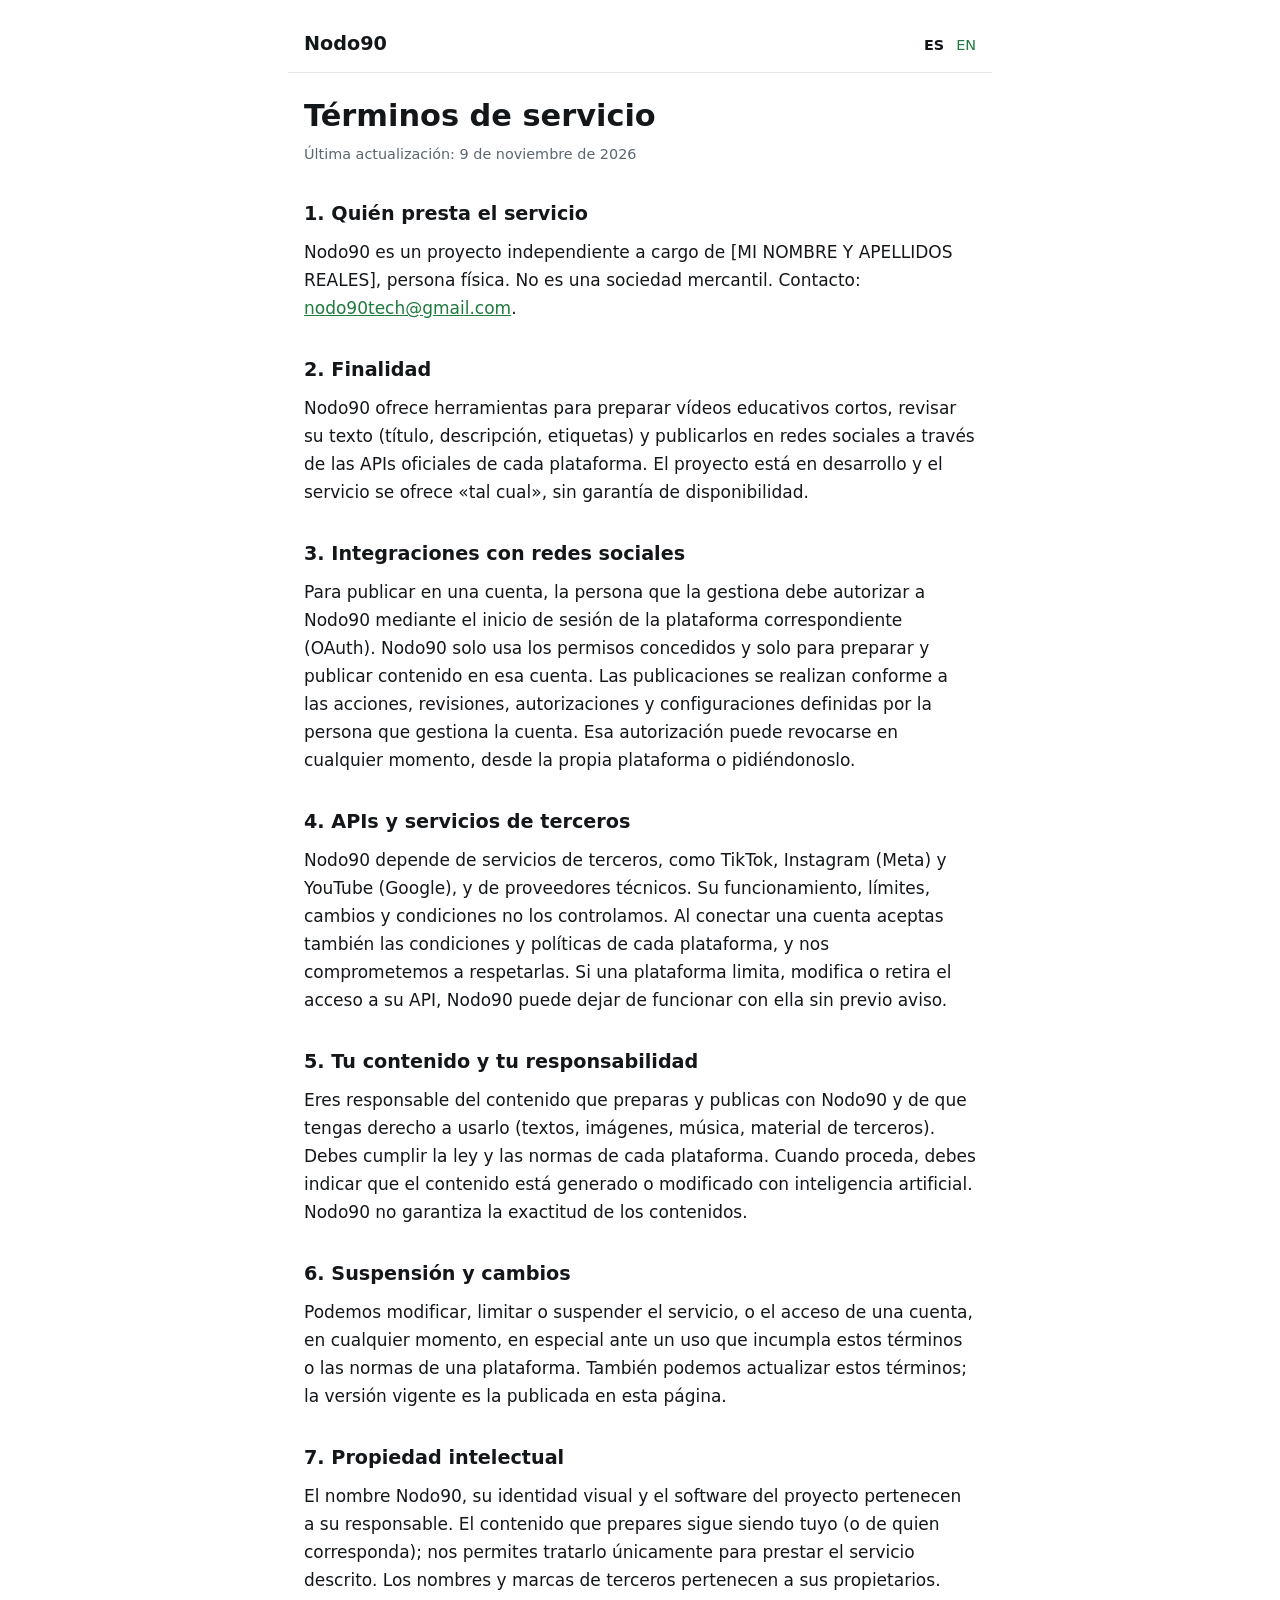
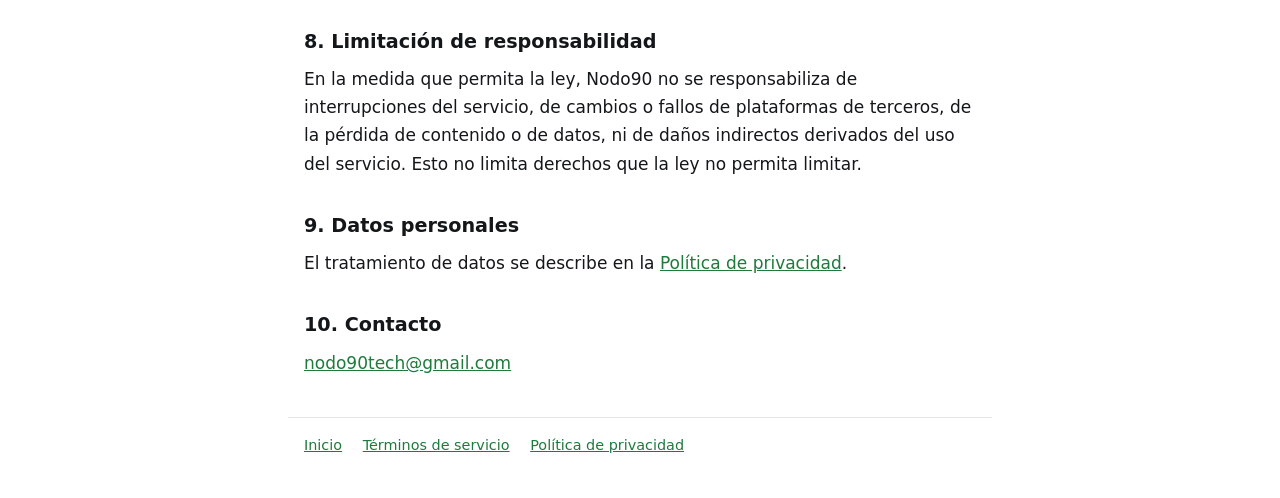
==== terms/index.html @ 5b2cd7a5 "Nodo90 site: home, terms and privacy (ES/EN) Static HTML/CSS, no scripts, no cookies, no analytics. " ====
<!doctype html>
<html lang="es">
<head>
<meta charset="utf-8">
<meta name="viewport" content="width=device-width, initial-scale=1">
<title>Términos de servicio · Nodo90</title>
<meta name="description" content="Términos de servicio de Nodo90.">
<link rel="stylesheet" href="../style.css">
</head>
<body>
<header><a class="brand" href="../">Nodo90</a><span class="lang"><strong>ES</strong><a href="../en/terms/" hreflang="en" lang="en">EN</a></span></header>
<main>
  <h1>Términos de servicio</h1>
  <p class="small">Última actualización: 9 de noviembre de 2026</p>

  <h2>1. Quién presta el servicio</h2>
  <p>Nodo90 es un proyecto independiente a cargo de [MI NOMBRE Y APELLIDOS REALES], persona física. No es una sociedad mercantil. Contacto: <a href="mailto:nodo90tech@gmail.com">nodo90tech@gmail.com</a>.</p>

  <h2>2. Finalidad</h2>
  <p>Nodo90 ofrece herramientas para preparar vídeos educativos cortos, revisar su texto (título, descripción, etiquetas) y publicarlos en redes sociales a través de las APIs oficiales de cada plataforma. El proyecto está en desarrollo y el servicio se ofrece «tal cual», sin garantía de disponibilidad.</p>

  <h2>3. Integraciones con redes sociales</h2>
  <p>Para publicar en una cuenta, la persona que la gestiona debe autorizar a Nodo90 mediante el inicio de sesión de la plataforma correspondiente (OAuth). Nodo90 solo usa los permisos concedidos y solo para preparar y publicar contenido en esa cuenta. Las publicaciones se realizan conforme a las acciones, revisiones, autorizaciones y configuraciones definidas por la persona que gestiona la cuenta. Esa autorización puede revocarse en cualquier momento, desde la propia plataforma o pidiéndonoslo.</p>

  <h2>4. APIs y servicios de terceros</h2>
  <p>Nodo90 depende de servicios de terceros, como TikTok, Instagram (Meta) y YouTube (Google), y de proveedores técnicos. Su funcionamiento, límites, cambios y condiciones no los controlamos. Al conectar una cuenta aceptas también las condiciones y políticas de cada plataforma, y nos comprometemos a respetarlas. Si una plataforma limita, modifica o retira el acceso a su API, Nodo90 puede dejar de funcionar con ella sin previo aviso.</p>

  <h2>5. Tu contenido y tu responsabilidad</h2>
  <p>Eres responsable del contenido que preparas y publicas con Nodo90 y de que tengas derecho a usarlo (textos, imágenes, música, material de terceros). Debes cumplir la ley y las normas de cada plataforma. Cuando proceda, debes indicar que el contenido está generado o modificado con inteligencia artificial. Nodo90 no garantiza la exactitud de los contenidos.</p>

  <h2>6. Suspensión y cambios</h2>
  <p>Podemos modificar, limitar o suspender el servicio, o el acceso de una cuenta, en cualquier momento, en especial ante un uso que incumpla estos términos o las normas de una plataforma. También podemos actualizar estos términos; la versión vigente es la publicada en esta página.</p>

  <h2>7. Propiedad intelectual</h2>
  <p>El nombre Nodo90, su identidad visual y el software del proyecto pertenecen a su responsable. El contenido que prepares sigue siendo tuyo (o de quien corresponda); nos permites tratarlo únicamente para prestar el servicio descrito. Los nombres y marcas de terceros pertenecen a sus propietarios.</p>

  <h2>8. Limitación de responsabilidad</h2>
  <p>En la medida que permita la ley, Nodo90 no se responsabiliza de interrupciones del servicio, de cambios o fallos de plataformas de terceros, de la pérdida de contenido o de datos, ni de daños indirectos derivados del uso del servicio. Esto no limita derechos que la ley no permita limitar.</p>

  <h2>9. Datos personales</h2>
  <p>El tratamiento de datos se describe en la <a href="../privacy/">Política de privacidad</a>.</p>

  <h2>10. Contacto</h2>
  <p><a href="mailto:nodo90tech@gmail.com">nodo90tech@gmail.com</a></p>
</main>
<footer>
  <a href="../">Inicio</a>
  <a href="./">Términos de servicio</a>
  <a href="../privacy/">Política de privacidad</a>
</footer>
</body>
</html>
---- style.css ----
:root { --bg: #ffffff; --fg: #14171a; --muted: #5b6670; --accent: #1f7a3d; --line: #e3e7ea; }
@media (prefers-color-scheme: dark) { :root { --bg: #0e1113; --fg: #e8ecef; --muted: #9aa5ae; --accent: #6fd08c; --line: #232a30; } }
* { box-sizing: border-box; }
body { margin: 0; background: var(--bg); color: var(--fg); font: 17px/1.65 system-ui, -apple-system, "Segoe UI", Roboto, sans-serif; }
main, header, footer { max-width: 44rem; margin: 0 auto; padding: 0 16px; }
header { padding-top: 28px; padding-bottom: 12px; border-bottom: 1px solid var(--line); display: flex; justify-content: space-between; align-items: baseline; }
header .lang { font-size: 0.9rem; }
header .lang a { text-decoration: none; margin-left: 12px; }
header .lang strong { margin-left: 12px; }
header a.brand { color: var(--fg); font-weight: 700; font-size: 1.2rem; text-decoration: none; }
main { padding-top: 24px; padding-bottom: 32px; }
h1 { font-size: 1.9rem; line-height: 1.25; margin: 0 0 8px; }
h2 { font-size: 1.2rem; margin: 32px 0 6px; }
p, li { margin: 8px 0; }
.lead { font-size: 1.15rem; color: var(--muted); }
a { color: var(--accent); }
footer { padding-top: 16px; padding-bottom: 40px; border-top: 1px solid var(--line); color: var(--muted); font-size: 0.9rem; }
footer a { margin-right: 16px; }
.small { color: var(--muted); font-size: 0.9rem; }
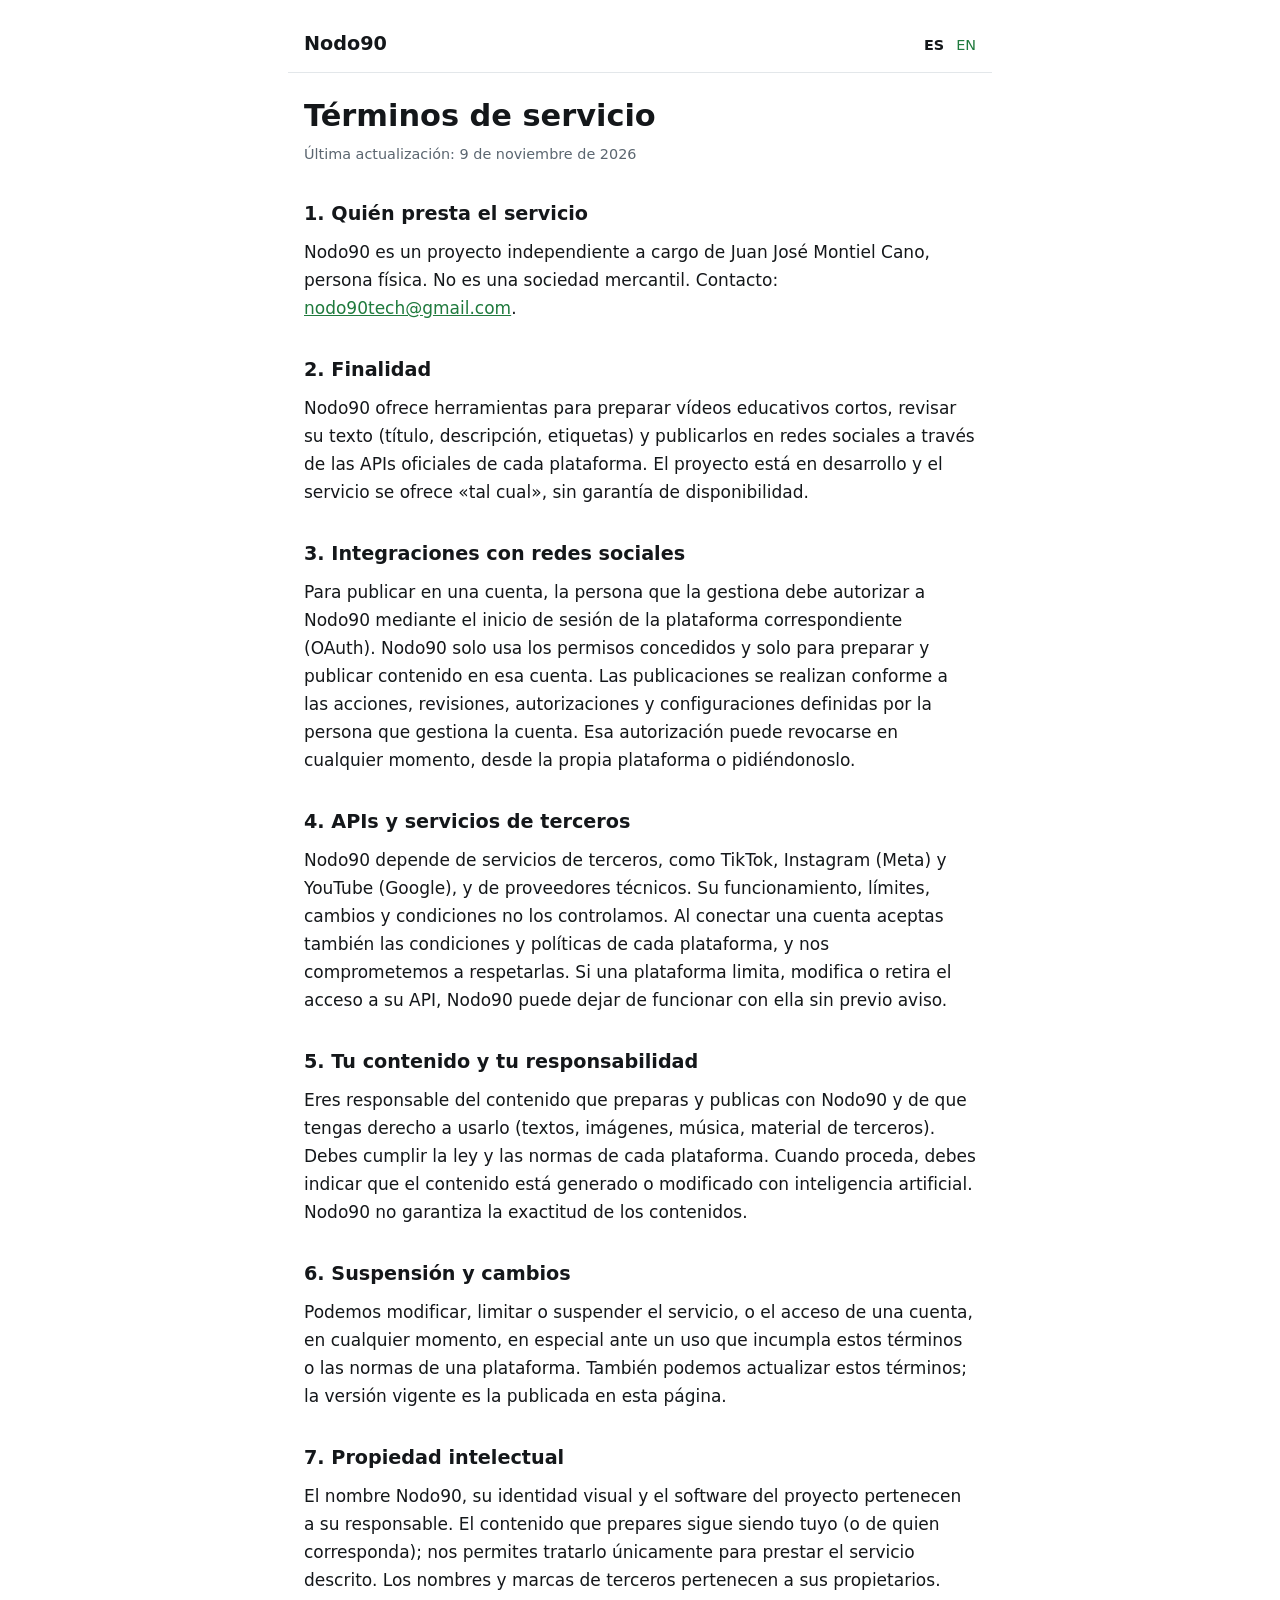
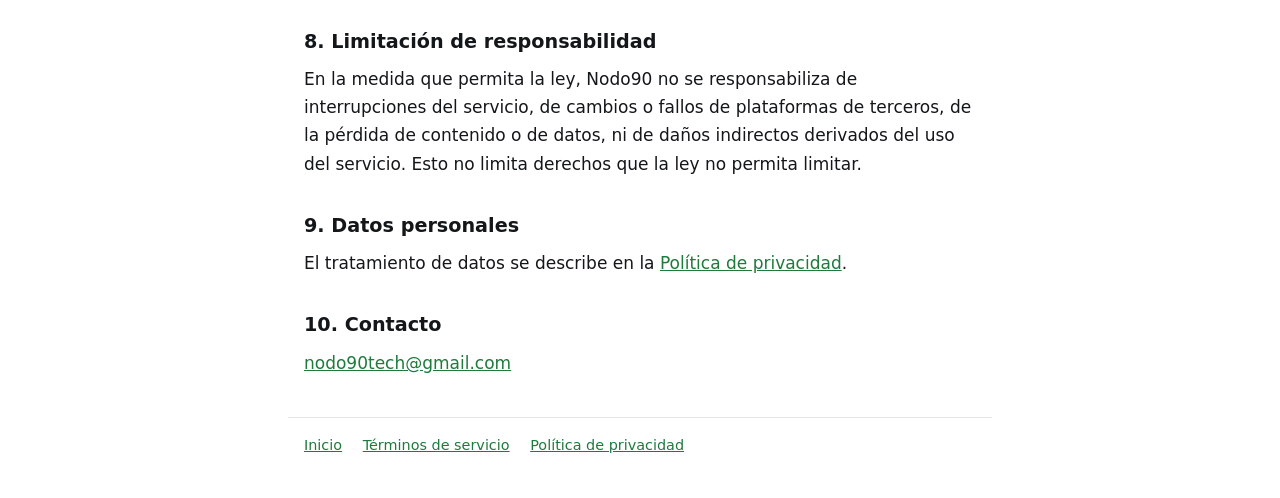
==== commit 7b46e8f4: "Set the responsible person's name in terms and privacy (ES/EN) Co-Authored-By: Claude Sonnet 5.5 <no" ====
--- a/terms/index.html
+++ b/terms/index.html
@@ -14,7 +14,7 @@
   <p class="small">Última actualización: 9 de noviembre de 2026</p>
 
   <h2>1. Quién presta el servicio</h2>
-  <p>Nodo90 es un proyecto independiente a cargo de [MI NOMBRE Y APELLIDOS REALES], persona física. No es una sociedad mercantil. Contacto: <a href="mailto:nodo90tech@gmail.com">nodo90tech@gmail.com</a>.</p>
+  <p>Nodo90 es un proyecto independiente a cargo de Juan José Montiel Cano, persona física. No es una sociedad mercantil. Contacto: <a href="mailto:nodo90tech@gmail.com">nodo90tech@gmail.com</a>.</p>
 
   <h2>2. Finalidad</h2>
   <p>Nodo90 ofrece herramientas para preparar vídeos educativos cortos, revisar su texto (título, descripción, etiquetas) y publicarlos en redes sociales a través de las APIs oficiales de cada plataforma. El proyecto está en desarrollo y el servicio se ofrece «tal cual», sin garantía de disponibilidad.</p>
